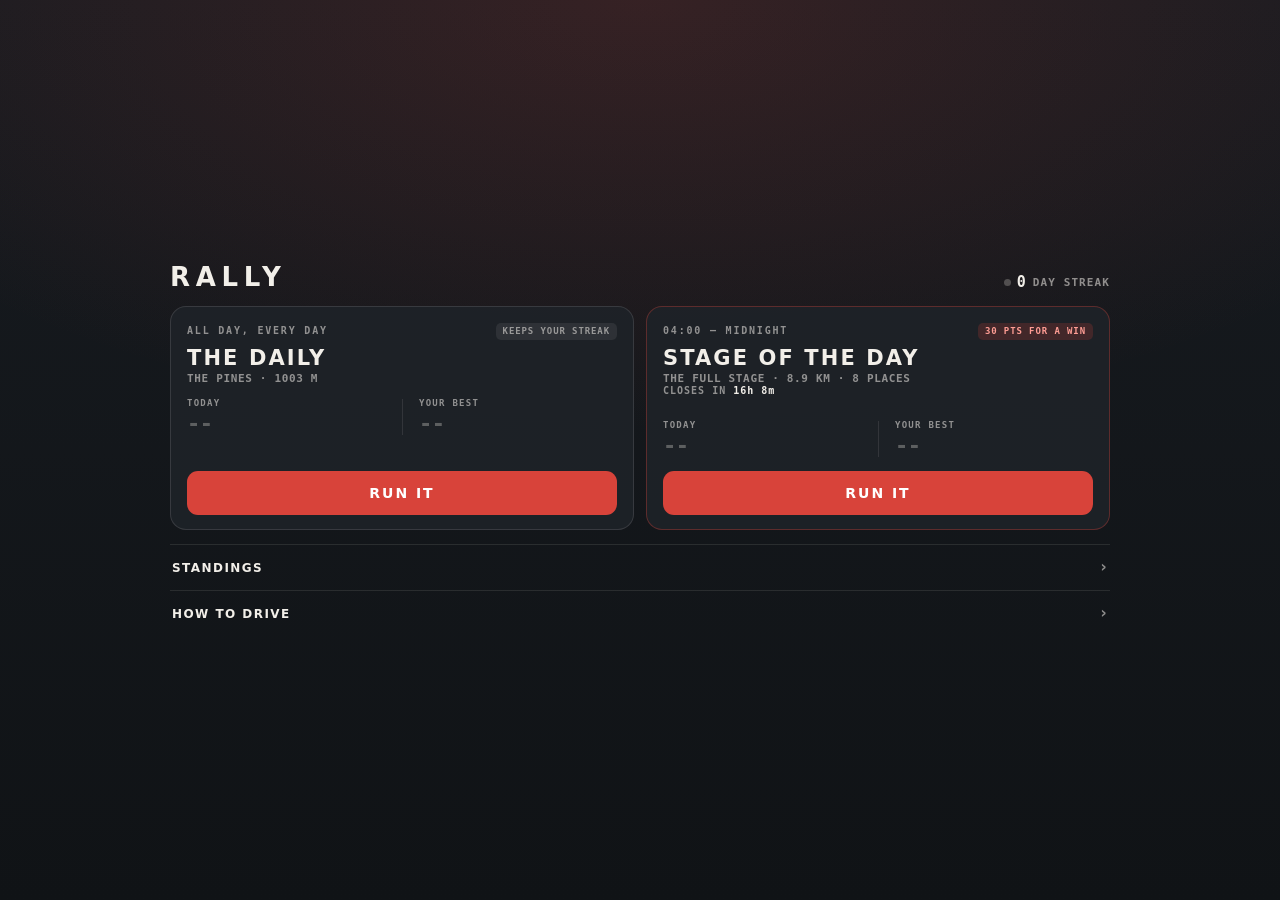
==== index.html @ 32d1994e "Tracks in code: sections, four roads, and two checkers that mean it The unit of authoring is a SECTI" ====
<!doctype html>
<html lang="en">
<head>
<meta charset="utf-8">
<meta name="viewport" content="width=device-width, initial-scale=1, maximum-scale=1, user-scalable=no, viewport-fit=cover">
<meta name="theme-color" content="#9fb4c4">
<meta name="mobile-web-app-capable" content="yes">
<title>RALLY — feel prototype</title>
<link rel="stylesheet" href="menu.css?v=1788980233">
<link rel="stylesheet" href="style.css?v=1788980233">
</head>
<body>

<div id="app"></div>

<!-- windscreen: its own layer, so dust and (later) rain sit on the glass rather than
     being baked into the 3D scene -->
<canvas id="glass"></canvas>

<!-- the interior is an OVERLAY. A real onboard camera is bolted to the car, so the dash
     and wheel are perfectly static and only the world moves behind them. -->
<div id="cockpit">
  <!-- The cabin is TALLER than the screen. Tilting the phone slides it, so looking down
       reveals the console, shifter and footwell, and looking up reveals the headliner.
       It moves slightly more than the world does, which is what reads as parallax. -->
  <div id="cabin">

    <!-- roof. A real interior is closed at the top; mine used to run to open sky. -->
    <div class="roof"></div>
    <div class="visor l"></div>
    <div class="visor r"></div>
    <div class="mirror"></div>

    <div class="pillar l"></div>
    <div class="pillar r"></div>

    <!-- dash: top roll, binnacle over the instruments, vent slots, and the centre
         stack sitting right of the wheel because the driver is on the left -->
    <div class="dashTop"></div>
    <div class="dash"></div>
    <div class="binnacle"></div>
    <div class="vent v1"></div>
    <div class="vent v2"></div>
    <div class="stack"></div>
    <div class="hazard"></div>
    <div class="stalk"></div>

    <svg id="wheelSvg" viewBox="-100 -100 200 200" aria-hidden="true">
      <g id="wheelRot">
        <path class="rim" d="M -56.7 62 A 84 84 0 1 1 56.7 62"/>
        <path class="rimFlat" d="M -56.7 62 L 56.7 62"/>
        <path class="rimHi" d="M -56.7 62 A 84 84 0 1 1 56.7 62"/>

        <path class="spoke" d="M -22 8 L -74 26"/>
        <path class="spoke" d="M 22 8 L 74 26"/>
        <path class="spoke" d="M 0 28 L 0 62"/>

        <rect class="pod" x="-71" y="6" width="42" height="31" rx="8"/>
        <rect class="pod" x="29" y="6" width="42" height="31" rx="8"/>
        <g class="btn">
          <rect x="-65" y="12" width="12" height="8" rx="2.5"/><rect x="-49" y="12" width="12" height="8" rx="2.5"/>
          <rect x="-65" y="24" width="12" height="8" rx="2.5"/><rect x="-49" y="24" width="12" height="8" rx="2.5"/>
          <rect x="37" y="12" width="12" height="8" rx="2.5"/><rect x="53" y="12" width="12" height="8" rx="2.5"/>
          <rect x="37" y="24" width="12" height="8" rx="2.5"/><rect x="53" y="24" width="12" height="8" rx="2.5"/>
        </g>

        <path class="hub" d="M -31 -16 L 31 -16 L 41 12 L 22 36 L -22 36 L -41 12 Z"/>
        <path class="hubHi" d="M -31 -16 L 31 -16 L 35 -3 L -35 -3 Z"/>

        <!-- centre stripe at 12 o'clock, the way a rally wheel is marked -->
        <rect class="mark" x="-7" y="-96" width="14" height="27" rx="3"/>
      </g>
    </svg>

    <!-- lower cabin: only visible when you tilt down to look at it. .lower is an opaque
         backing so the world can't show through the gaps between the console pieces. -->
    <div class="lower"></div>
    <div class="tunnel"></div>
    <div class="shifter"><i></i></div>
    <div class="handbrake"></div>
    <div class="footwell"></div>
  </div>
</div>

<div id="fade"></div>
<div id="crash"></div>
<script>
  // Uncaught errors show on screen instead of only in a console you can't open on a phone.
  var crash = function (m) { var c = document.getElementById('crash'); c.textContent = m; c.style.display = 'block'; };
  addEventListener('error', function (e) { crash((e.message || e.error) + '  @ ' + (e.filename || '').split('/').pop() + ':' + e.lineno); });
  addEventListener('unhandledrejection', function (e) { crash('promise: ' + (e.reason && e.reason.message || e.reason)); });
</script>

<!-- co-driver call. Text for now; Adam's recordings drop in here later. -->
<div id="note"></div>

<div id="hud">
  <div class="tl">
    <div class="big"><span id="time">0.00</span></div>
    <div class="sub">BEST <b id="bestTime">--</b></div>
  </div>

  <div class="tr">
    <div class="sub">AIR <b id="air"></b></div>
    <div class="sub">BIGGEST <b id="bestAir">--</b></div>
    <button id="pauseBtn">&#10073;&#10073; PAUSE</button>
  </div>

  <div class="br">
    <div class="speedbox"><span id="speed">0</span><i>MPH</i></div>
  </div>

  <!-- tuning readouts: wheel position, how far your thumb is ahead of the rim, handbrake pull -->
  <div class="tune">
    <div class="track"><div id="posBar" class="pos"></div></div>
    <div class="track lag"><div id="lagBar" class="lag"></div></div>
  </div>
  <div class="hbtrack"><div id="hbBar"></div></div>
  <div id="shiftLight">DOWN</div>
</div>

<div id="airFlash"></div>

<div id="finish">
  <div class="card">
    <h2 id="finishTime">0.00</h2>
    <p id="finishTag"></p>
    <button id="retry">RUN IT AGAIN</button>
  </div>
</div>

<div id="start">
  <div class="card">
    <h1>RALLY</h1>
    <p class="lead">one stage, about five minutes, eight places</p>
    <ul>
      <li><b>Left thumb</b> — grip the wheel and sweep it in an arc. Sweep left and up to go left. It's heavy at speed; let go and it unwinds by itself.</li>
      <li><b>Right thumb</b> — <b>hold</b> for handbrake. <b>Flick down</b> for a downshift.</li>
      <li>No throttle. You're always flat out.</li>
    </ul>
    <p class="keys">desk: A/D steer · SPACE handbrake · S downshift · 1-8 pin a filter, 0 auto, P post off</p>
    <button>START</button>
  </div>
</div>

<script type="importmap">
{ "imports": {
  "three": "./js/vendor/three.module.min.js",
  "./js/stage.js": "./js/stage.js?v=1788980233",
  "./js/tracks.js": "./js/tracks.js?v=1788980233",
  "./js/car.js": "./js/car.js?v=1788980233",
  "./js/wheel.js": "./js/wheel.js?v=1788980233",
  "./js/controls.js": "./js/controls.js?v=1788980233",
  "./js/air.js": "./js/air.js?v=1788980233",
  "./js/cockpit.js": "./js/cockpit.js?v=1788980233",
  "./js/glass.js": "./js/glass.js?v=1788980233",
  "./js/look.js": "./js/look.js?v=1788980233",
  "./js/audio.js": "./js/audio.js?v=1788980233",
  "./js/atmos.js": "./js/atmos.js?v=1788980233",
  "./js/day.js": "./js/day.js?v=1788980233",
  "./js/scores.js": "./js/scores.js?v=1788980233",
  "./js/menu.js": "./js/menu.js?v=1788980233",
  "./js/post.js": "./js/post.js?v=1788980233",
  "./js/voice.js": "./js/voice.js?v=1788980233",
  "./js/radio.js": "./js/radio.js?v=1788980233"
} }
</script>
<script type="module" src="./js/main.js?v=1788980233"></script>
</body>
</html>
---- menu.css ----
/* menu.css — the shell: home, standings, how-to, and the results card.
 *
 * Its own file, and its own markup built in js/menu.js, so the menu can grow without
 * touching index.html or style.css. Two sessions are working in this repo.
 *
 * PORTRAIT FIRST. You open a link in the group chat holding the phone upright, and you
 * only turn it sideways to drive. So the menu stacks in portrait, sits side by side in
 * landscape, and never asks you to rotate to press a button. */

#menu {
  position: fixed; inset: 0; z-index: 20;
  display: none;
  background:
    radial-gradient(120% 80% at 50% 0%, rgba(216,67,58,.16), transparent 60%),
    linear-gradient(180deg, #171b20 0%, #101316 100%);
  color: var(--ink);
  overflow-y: auto; overscroll-behavior: contain;
  -webkit-overflow-scrolling: touch;
  padding: max(18px, env(safe-area-inset-top)) max(16px, env(safe-area-inset-right))
           max(18px, env(safe-area-inset-bottom)) max(16px, env(safe-area-inset-left));
}
#menu.on { display: block; }
#menu .screen { display: none; max-width: 940px; margin: 0 auto; }
#menu .screen.on { display: block; }

/* ---------------------------------------------------------------- header ---- */
.mHead { display: flex; align-items: baseline; gap: 12px; margin-bottom: 16px; }
.mHead h1 {
  margin: 0; font: 900 26px/1 ui-sans-serif, system-ui, sans-serif; letter-spacing: .22em;
}
.mHead .streak {
  margin-left: auto; display: flex; align-items: center; gap: 6px;
  font: 700 11px/1 ui-monospace, Menlo, monospace; letter-spacing: .1em; color: var(--dim);
}
.mHead .streak b {
  color: var(--ink); font: 800 15px/1 ui-monospace, Menlo, monospace;
  font-variant-numeric: tabular-nums;
}
.mHead .streak i {
  font-style: normal; width: 7px; height: 7px; border-radius: 50%;
  background: var(--red); box-shadow: 0 0 10px rgba(216,67,58,.9);
}
.mHead .streak.cold i { background: rgba(242,239,233,.25); box-shadow: none; }

/* ------------------------------------------------------------------ cards ---- */
.cards { display: grid; gap: 12px; grid-template-columns: 1fr; }
@media (min-aspect-ratio: 1/1) { .cards { grid-template-columns: 1fr 1fr; } }

.mCard {
  position: relative; text-align: left;
  background: rgba(30,35,41,.9); border: 1px solid rgba(242,239,233,.12);
  border-radius: 16px; padding: 16px 16px 14px;
  display: flex; flex-direction: column;
}
.mCard .kind {
  font: 700 10px/1 ui-monospace, Menlo, monospace; letter-spacing: .18em; color: var(--dim);
}
.mCard h2 {
  margin: 7px 0 2px; font: 900 21px/1.05 ui-sans-serif, system-ui, sans-serif;
  letter-spacing: .10em;
}
.mCard .sub { font: 600 11px/1.4 ui-monospace, Menlo, monospace; color: var(--dim); letter-spacing: .06em; }

/* the row of times, which is the only thing on here you actually read twice */
.mStats { display: flex; gap: 18px; margin: 13px 0 14px; }
.mStats div { min-width: 0; }
.mStats span { display: block; font: 700 9px/1 ui-monospace, Menlo, monospace; letter-spacing: .14em; color: var(--dim); }
.mStats b {
  display: block; margin-top: 5px;
  font: 800 22px/1 ui-monospace, Menlo, monospace; font-variant-numeric: tabular-nums;
  letter-spacing: -.02em;
}
.mStats b.none { color: rgba(242,239,233,.3); }

.mGo {
  margin-top: auto; width: 100%; border: 0; border-radius: 11px; cursor: pointer;
  background: var(--red); color: #fff; padding: 15px;
  font: 800 14px/1 ui-sans-serif, system-ui, sans-serif; letter-spacing: .14em;
}
.mGo:active { transform: translateY(1px); }
.mGo[disabled] { background: rgba(242,239,233,.09); color: rgba(242,239,233,.38); cursor: default; }

/* the countdown, which is how you know whether it's worth opening yet */
.mClock {
  display: flex; align-items: center; gap: 7px; margin-bottom: 12px;
  font: 700 10px/1 ui-monospace, Menlo, monospace; letter-spacing: .1em; color: var(--dim);
}
.mClock em { font-style: normal; color: var(--ink); font-variant-numeric: tabular-nums; }
.mClock.shut em { color: #e8b04b; }

/* ------------------------------------------------------------------- rows ---- */
.mRow {
  width: 100%; display: flex; align-items: center; gap: 10px;
  background: none; border: 0; border-top: 1px solid rgba(242,239,233,.10);
  color: var(--ink); text-align: left; cursor: pointer;
  padding: 15px 2px; font: 700 12px/1 ui-sans-serif, system-ui, sans-serif; letter-spacing: .12em;
}
.mRow .arrow { margin-left: auto; color: var(--dim); font-size: 15px; }
.mList { margin-top: 14px; }

/* ------------------------------------------------------------- standings ---- */
.mBack {
  background: none; border: 0; color: var(--dim); cursor: pointer; padding: 6px 0;
  font: 700 11px/1 ui-monospace, Menlo, monospace; letter-spacing: .14em;
}
.mNote {
  margin: 14px 0 0; padding: 12px 13px; border-radius: 11px;
  background: rgba(242,239,233,.05); border: 1px solid rgba(242,239,233,.08);
  font: 500 12px/1.5 ui-sans-serif, system-ui, sans-serif; color: rgba(242,239,233,.62);
}
.mTable { width: 100%; border-collapse: collapse; margin-top: 12px; }
.mTable th {
  text-align: left; padding: 7px 8px; color: var(--dim);
  font: 700 9px/1 ui-monospace, Menlo, monospace; letter-spacing: .14em;
}
.mTable td {
  padding: 9px 8px; border-top: 1px solid rgba(242,239,233,.08);
  font: 600 13px/1 ui-monospace, Menlo, monospace; font-variant-numeric: tabular-nums;
}
.mTable td.pos { color: var(--dim); width: 34px; }
.mTable tr.me td { color: var(--ink); }
.mTable td.pts { text-align: right; font-weight: 800; }

.mPoints { display: flex; flex-wrap: wrap; gap: 6px; margin-top: 10px; }
.mPoints span {
  display: inline-flex; align-items: baseline; gap: 5px; padding: 7px 9px; border-radius: 8px;
  background: rgba(242,239,233,.06);
  font: 700 10px/1 ui-monospace, Menlo, monospace; letter-spacing: .06em; color: var(--dim);
}
.mPoints span b { color: var(--ink); font: 800 13px/1 ui-monospace, Menlo, monospace; }

/* ----------------------------------------------------------------- how-to ---- */
.mHow { margin: 0; padding: 0; list-style: none; }
.mHow li {
  padding: 13px 0; border-top: 1px solid rgba(242,239,233,.08);
  font: 500 13px/1.5 ui-sans-serif, system-ui, sans-serif; color: rgba(242,239,233,.78);
}
.mHow li b { display: block; color: var(--ink); letter-spacing: .1em; font-weight: 800; margin-bottom: 3px; font-size: 12px; }
.mKeys { margin-top: 14px; font: 600 10px/1.6 ui-monospace, Menlo, monospace; color: rgba(242,239,233,.4); }

@media (max-height: 430px) and (orientation: landscape) {
  .mHead { margin-bottom: 10px; }
  .mHead h1 { font-size: 20px; }
  .mCard { padding: 12px 13px 11px; border-radius: 13px; }
  .mCard h2 { font-size: 17px; }
  .mStats { margin: 9px 0 10px; }
  .mStats b { font-size: 18px; }
  .mGo { padding: 12px; }
}

/* ---- badges: the one-glance answer to "why are there two of these" ---- */
.mCard .kind { display: flex; align-items: center; gap: 8px; }
.badge {
  margin-left: auto; font-style: normal; padding: 4px 7px; border-radius: 5px;
  font: 800 9px/1 ui-monospace, Menlo, monospace; letter-spacing: .1em; white-space: nowrap;
}
.badge.pts { background: rgba(216,67,58,.20); color: #ff9d94; }
.badge.streak { background: rgba(242,239,233,.08); color: var(--dim); }

/* The Stage of the Day is the event, so it gets the weight. */
.mCard[data-card="stage"] { border-color: rgba(216,67,58,.34); }

/* Two real columns with a rule between them — 18px of gap read as one blob. */
.mStats { display: grid; grid-template-columns: 1fr 1fr; gap: 0; }
.mStats div + div { border-left: 1px solid rgba(242,239,233,.10); padding-left: 16px; }

/* Portrait: sit the content in the middle instead of stranding it at the top. */
#menu .screen[data-screen="home"] {
  min-height: calc(100dvh - 2 * max(18px, env(safe-area-inset-top)));
  display: none; flex-direction: column; justify-content: center;
}
#menu .screen[data-screen="home"].on { display: flex; }
@media (max-height: 430px) and (orientation: landscape) {
  #menu .screen[data-screen="home"] { justify-content: flex-start; }
}

/* ------------------------------------------------------------------ pause ---- */
/* Over the frozen frame, so it's translucent and lives outside #menu (which is
   opaque). The road stays visible behind it — you're still in the run. */
#pause {
  position: fixed; inset: 0; z-index: 30; display: none;
  place-items: center; padding: 20px;
  background: rgba(14,17,20,.72); backdrop-filter: blur(7px);
}
#pause.on { display: grid; }
.pCard {
  width: 100%; max-width: 360px; text-align: center;
  background: rgba(30,35,41,.94); border: 1px solid rgba(242,239,233,.14);
  border-radius: 16px; padding: 20px 18px 12px;
}
.pCard .kind {
  font: 700 10px/1 ui-monospace, Menlo, monospace; letter-spacing: .18em; color: var(--dim);
}
.pCard h2 {
  margin: 10px 0 2px; font: 900 44px/1 ui-monospace, Menlo, monospace;
  font-variant-numeric: tabular-nums; letter-spacing: -.02em;
}
.pCard .sub {
  font: 600 11px/1.4 ui-monospace, Menlo, monospace; color: var(--dim);
  letter-spacing: .1em; margin-bottom: 16px;
}
.pCard .mGo { margin-bottom: 4px; }
.pCard .mRow { justify-content: center; letter-spacing: .12em; }
.pCard .mRow .arrow { margin-left: 6px; }

/* the pause button itself, top right where no thumb ever goes */
#pauseBtn {
  pointer-events: auto; margin-top: 8px;
  background: rgba(0,0,0,.35); color: var(--ink);
  border: 1px solid rgba(242,239,233,.25); border-radius: 8px;
  font: 700 11px/1 ui-monospace, Menlo, monospace; letter-spacing: .1em;
  padding: 9px 12px; cursor: pointer;
}

/* counting back in */
#resumeCount {
  position: fixed; inset: 0; z-index: 29; display: none;
  place-items: center; pointer-events: none;
  font: 900 120px/1 ui-monospace, Menlo, monospace; color: var(--ink);
  text-shadow: 0 4px 40px rgba(0,0,0,.7);
  font-variant-numeric: tabular-nums;
}
#resumeCount.on { display: grid; animation: countPop .38s ease-out; }
@keyframes countPop {
  from { transform: scale(1.5); opacity: 0; }
  to   { transform: scale(1); opacity: 1; }
}
---- style.css ----
:root {
  --ink: #f2efe9;
  --dim: rgba(242,239,233,.55);
  --red: #d8433a;
  --pad: max(12px, env(safe-area-inset-left));
}

* { box-sizing: border-box; -webkit-tap-highlight-color: transparent; }

html, body {
  margin: 0; height: 100%; overflow: hidden;
  background: #7d8f9d;
  font: 500 14px/1.35 ui-sans-serif, system-ui, -apple-system, "Segoe UI", Roboto, sans-serif;
  color: var(--ink);
  -webkit-user-select: none; user-select: none;
  touch-action: none; overscroll-behavior: none;
}

#app { position: fixed; inset: 0; }
#app canvas { display: block; }

/* ---------------------------------------------------------------- hud ---- */
#hud { position: fixed; inset: 0; pointer-events: none; }
#hud > * { position: absolute; }

.tl { top: var(--pad); left: var(--pad); }
.tr { top: var(--pad); right: var(--pad); text-align: right; }
.br { bottom: var(--pad); right: var(--pad); text-align: right; }

#hud .big {
  font: 800 30px/1 ui-monospace, "SF Mono", Menlo, monospace;
  letter-spacing: -.02em;
  text-shadow: 0 2px 10px rgba(0,0,0,.5);
  font-variant-numeric: tabular-nums;
}
#hud .sub {
  font: 600 11px/1.5 ui-monospace, Menlo, monospace;
  color: var(--dim); letter-spacing: .08em;
  text-shadow: 0 1px 6px rgba(0,0,0,.5);
}
#hud .sub b { color: var(--ink); font-weight: 700; }

.speedbox { text-shadow: 0 2px 12px rgba(0,0,0,.55); }
.speedbox span {
  font: 800 54px/1 ui-monospace, Menlo, monospace;
  font-variant-numeric: tabular-nums; letter-spacing: -.03em;
}
.speedbox i { font: 700 12px/1 ui-monospace, Menlo, monospace; font-style: normal; margin-left: 5px; color: var(--dim); }

#resetBtn {
  pointer-events: auto; margin-top: 8px;
  background: rgba(0,0,0,.35); color: var(--dim);
  border: 1px solid rgba(242,239,233,.25); border-radius: 6px;
  font: 700 10px/1 ui-monospace, Menlo, monospace; letter-spacing: .1em;
  padding: 7px 10px;
}

/* wheel tuning readouts — position, and thumb-ahead-of-rim lag */
.tune { bottom: var(--pad); left: var(--pad); width: 132px; }
.tune .track {
  height: 5px; border-radius: 3px; margin-top: 6px;
  background: rgba(0,0,0,.4); overflow: hidden;
  border: 1px solid rgba(242,239,233,.18);
}
.tune .pos {
  width: 8px; height: 100%; margin: 0 auto;
  background: var(--ink); border-radius: 3px;
}
.tune .track.lag { height: 3px; }
.tune .lag { height: 100%; width: 100%; background: var(--red); transform: scaleX(0); }

.hbtrack {
  bottom: var(--pad); left: calc(var(--pad) + 144px);
  width: 5px; height: 46px; border-radius: 3px;
  background: rgba(0,0,0,.4); border: 1px solid rgba(242,239,233,.18);
  overflow: hidden;
}
.hbtrack > div {
  width: 100%; height: 100%; background: var(--red);
  transform: scaleY(0); transform-origin: bottom;
}

#shiftLight {
  bottom: var(--pad); left: 50%; transform: translateX(-50%);
  font: 800 10px/1 ui-monospace, Menlo, monospace; letter-spacing: .18em;
  color: var(--red); opacity: 0;
}
#shiftLight.on { animation: blip .34s ease-out; }
@keyframes blip { from { opacity: 1; } to { opacity: 0; } }

/* co-driver call */
#note {
  position: fixed; left: 50%; top: 13%; transform: translate(-50%, -6px);
  font: 800 clamp(15px, 3.4vw, 22px)/1.2 ui-sans-serif, system-ui, sans-serif;
  letter-spacing: .04em; text-align: center; white-space: nowrap;
  color: #fff; text-shadow: 0 2px 14px rgba(0,0,0,.75);
  opacity: 0; transition: opacity .16s, transform .16s; pointer-events: none;
}
#note.show { opacity: 1; transform: translate(-50%, 0); }

#airFlash { position: fixed; inset: 0; pointer-events: none; background: #fff; opacity: 0; }
#airFlash.on { animation: fl .18s ease-out; }
@keyframes fl { from { opacity: .30; } to { opacity: 0; } }

/* ------------------------------------------------------------ overlays --- */
#start, #finish {
  position: fixed; inset: 0; display: grid; place-items: center;
  background: rgba(18,22,26,.82); backdrop-filter: blur(6px);
  padding: 20px; z-index: 10;
}
#finish { opacity: 0; pointer-events: none; transition: opacity .25s; }
#finish.show { opacity: 1; pointer-events: auto; }
#start.gone { display: none; }

.card {
  max-width: 430px; width: 100%; text-align: center;
  background: rgba(28,32,38,.92); border: 1px solid rgba(242,239,233,.14);
  border-radius: 14px; padding: 22px 20px;
}
.card h1 { margin: 0 0 2px; font: 900 34px/1 ui-sans-serif, system-ui, sans-serif; letter-spacing: .16em; }
.card h2 {
  margin: 0; font: 900 46px/1 ui-monospace, Menlo, monospace;
  font-variant-numeric: tabular-nums; letter-spacing: -.02em;
}
.card .lead { margin: 0 0 14px; color: var(--dim); font-size: 12px; letter-spacing: .06em; }
.card p { margin: 6px 0 14px; color: var(--dim); font-size: 12px; letter-spacing: .1em; }
.card ul { text-align: left; margin: 0 0 12px; padding-left: 18px; }
.card li { margin: 7px 0; font-size: 13px; color: rgba(242,239,233,.82); }
.card li b { color: var(--ink); }
.card .keys { font: 600 10px/1.5 ui-monospace, Menlo, monospace; color: rgba(242,239,233,.42); }
.card button {
  pointer-events: auto; margin-top: 4px; width: 100%;
  background: var(--red); color: #fff; border: 0; border-radius: 9px;
  font: 800 15px/1 ui-sans-serif, system-ui, sans-serif; letter-spacing: .12em;
  padding: 14px; cursor: pointer;
}
#start { cursor: pointer; }

#crash {
  display: none; position: fixed; left: 0; right: 0; bottom: 0; z-index: 99;
  background: #a3261d; color: #fff; padding: 10px 12px;
  font: 600 11px/1.4 ui-monospace, Menlo, monospace; white-space: pre-wrap;
}

@media (max-height: 420px) {
  .card { padding: 14px 16px; }
  .card h1 { font-size: 26px; }
  .card li { font-size: 12px; margin: 5px 0; }
}

/* ------------------------------------------------------- windscreen + cockpit --- */
/* Palette traced off a real interior: mid-greys and a light headliner. Nothing here is
   pure black — that was what made the old cockpit read as a void rather than a car. */
:root {
  --trim:   #55585e;
  --dashTop:#3b3f45;
  --dashFa: #26292e;
  --deep:   #1a1d21;
  --slot:   #0f1114;
  --liner:  #a29e95;
  --cloth:  #8b8d89;
}

#app { z-index: 0; }
#glass { position: fixed; inset: 0; z-index: 2; pointer-events: none; }

#cockpit { position: fixed; inset: 0; z-index: 3; pointer-events: none; overflow: hidden; }

/* Taller than the screen so tilting reveals cabin above and below. --look is set in px
   by the tilt sensor; it moves slightly more than the world, which is the parallax. */
#cabin {
  position: absolute; left: 0; right: 0;
  top: -45vh; height: 190vh;
  transform: translateY(calc(var(--look, 0px) + var(--bump, 0px)));
  will-change: transform;
}
#cabin > * { position: absolute; }

/* ---- roof ---- */
.roof {
  top: 0; left: -4%; right: -4%; height: 50vh;
  background: linear-gradient(180deg, #9d9a92 0%, #8b887f 62%, #6f6d66 100%);
  border-radius: 0 0 42% 42% / 0 0 14% 14%;
}
.visor {
  top: 43.5vh; width: 40%; height: 9vh;
  background: linear-gradient(180deg, #9b978e, #837f77);
  border-radius: 0 0 8px 8px;
  box-shadow: 0 2px 5px rgba(0,0,0,.28);
}
.visor.l { left: 3%; }
.visor.r { right: 3%; }
.mirror {
  top: 45.5vh; left: 50%; width: 15%; height: 7.5vh;
  transform: translateX(-50%);
  background: linear-gradient(180deg, #2a2d32, #1a1c20);
  border-radius: 10px;
  box-shadow: 0 3px 7px rgba(0,0,0,.4);
}

/* ---- pillars: thick and grey, not thin red sticks ---- */
.pillar {
  top: 40vh; height: 78vh; width: 5.4vh;
  background: linear-gradient(90deg, #43464b, var(--trim) 42%, #34373c);
}
.pillar.l { left: 0.5%; transform: rotate(8deg); transform-origin: top center; }
.pillar.r { right: 0.5%; transform: rotate(-8deg); transform-origin: top center; }

/* ---- dash ---- */
.dashTop {
  top: 123vh; left: -6%; right: -6%; height: 6vh;
  background: linear-gradient(180deg, #474b52, var(--dashTop));
  border-radius: 44% 44% 0 0 / 70% 70% 0 0;
}
.dash {
  top: 128vh; left: -6%; right: -6%; height: 26vh;
  background: linear-gradient(180deg, var(--dashTop) 0%, var(--dashFa) 30%, var(--deep) 100%);
}
.binnacle {
  top: 118.5vh; left: 50%; width: 34vh; height: 11vh;
  transform: translateX(-50%);
  background: linear-gradient(180deg, #3d4148, #21242a);
  border-radius: 46% 46% 10% 10% / 66% 66% 22% 22%;
  box-shadow: inset 0 2px 0 rgba(255,255,255,.06);
}
.vent {
  top: 129vh; height: 3.4vh; width: 16%;
  background: var(--slot);
  border-radius: 4px;
  box-shadow: inset 0 1px 2px rgba(0,0,0,.7);
}
.vent.v1 { left: 8%; }
.vent.v2 { right: 8%; }
/* centre stack sits right of the wheel — the driver is on the left */
.stack {
  top: 132.5vh; left: 62%; width: 22%; height: 14vh;
  background: linear-gradient(180deg, #2e3238, #1b1e22);
  border-radius: 7px;
}
.hazard {
  top: 134vh; left: 71.5%; width: 3.4vh; height: 3.4vh;
  background: #7d2b25; border-radius: 5px;
  box-shadow: inset 0 0 0 2px rgba(255,255,255,.10);
}
.stalk {
  top: 126vh; left: 27%; width: 13%; height: 1.5vh;
  background: #2b2e34; border-radius: 3px; transform: rotate(-7deg);
}

/* ---- wheel ---- */
#wheelSvg {
  top: 119vh; left: 50%; width: 48vh; height: 48vh;
  transform: translateX(-50%); overflow: visible;
}
#wheelSvg .rim     { fill: none; stroke: #3e434b; stroke-width: 17; stroke-linecap: round; }
#wheelSvg .rimFlat { fill: none; stroke: #3e434b; stroke-width: 17; stroke-linecap: round; }
#wheelSvg .rimHi   { fill: none; stroke: #838a96; stroke-width: 2.5; opacity: .75; }
#wheelSvg .spoke   { stroke: #34383f; stroke-width: 17; stroke-linecap: round; fill: none; }
#wheelSvg .pod     { fill: #3a3e45; }
#wheelSvg .btn rect{ fill: #545a63; }
#wheelSvg .hub     { fill: #33373d; }
#wheelSvg .hubHi   { fill: #40454d; }
#wheelSvg .mark    { fill: var(--red); }

/* ---- lower cabin: only there when you tilt down to look ---- */
.lower {
  top: 152vh; left: -8%; right: -8%; height: 50vh;
  background: linear-gradient(180deg, #1e2125 0%, #15171a 40%, #0c0d0f 100%);
}
.tunnel {
  top: 153vh; left: 24%; right: 24%; height: 34vh;
  background: linear-gradient(180deg, #2f333a, #1e2126);
  border-radius: 16px 16px 0 0;
}
.shifter { top: 158vh; left: 56%; width: 9vh; height: 13vh; }
.shifter i {
  position: absolute; inset: 0;
  background: linear-gradient(180deg, #16181c 0%, #22252a 46%, #2b2f35 100%);
  border-radius: 50% 50% 22% 22% / 34% 34% 12% 12%;
  box-shadow: inset 0 2px 0 rgba(255,255,255,.08);
}
.handbrake {
  top: 164vh; left: 40%; width: 16%; height: 3vh;
  background: linear-gradient(90deg, #1b1e22, #2a2e34);
  border-radius: 4px; transform: rotate(-13deg);
}
.footwell {
  top: 168vh; left: -6%; right: -6%; height: 26vh;
  background: linear-gradient(180deg, #17191c, #0d0e10);
}

#hud { z-index: 5; }
#note { z-index: 6; }
#airFlash { z-index: 4; }

@media (max-height: 400px) {
  #wheelSvg { width: 43vh; height: 43vh; }
}

/* Rolling it fades the screen out and drops you back at the menu — no banner. */
#fade {
  position: fixed; inset: 0; z-index: 9; pointer-events: none;
  background: #000; opacity: 0; transition: opacity .75s ease-in;
}
#fade.on { opacity: 1; }

/* The count-in. One number in the middle of the windscreen — the element already
   existed for the pause count and had no styling at all, so this lights that up too.
   It punches in and settles rather than fading, because a countdown is a series of
   events, not a slow reveal. */
#resumeCount {
  position: fixed; inset: 0; display: none;
  align-items: center; justify-content: center;
  font: 900 22vmin/1 ui-sans-serif, system-ui, sans-serif;
  letter-spacing: .02em; color: #f2efe9;
  text-shadow: 0 6px 40px rgba(0,0,0,.65);
  pointer-events: none; z-index: 40;
  animation: countPop .55s cubic-bezier(.2,.9,.25,1) both;
}
#resumeCount.on { display: flex; }
#resumeCount.go { color: #d8433a; font-size: 26vmin; }
@keyframes countPop {
  from { transform: scale(1.55); opacity: 0; }
  28%  { transform: scale(1);    opacity: 1; }
  to   { transform: scale(1);    opacity: .92; }
}
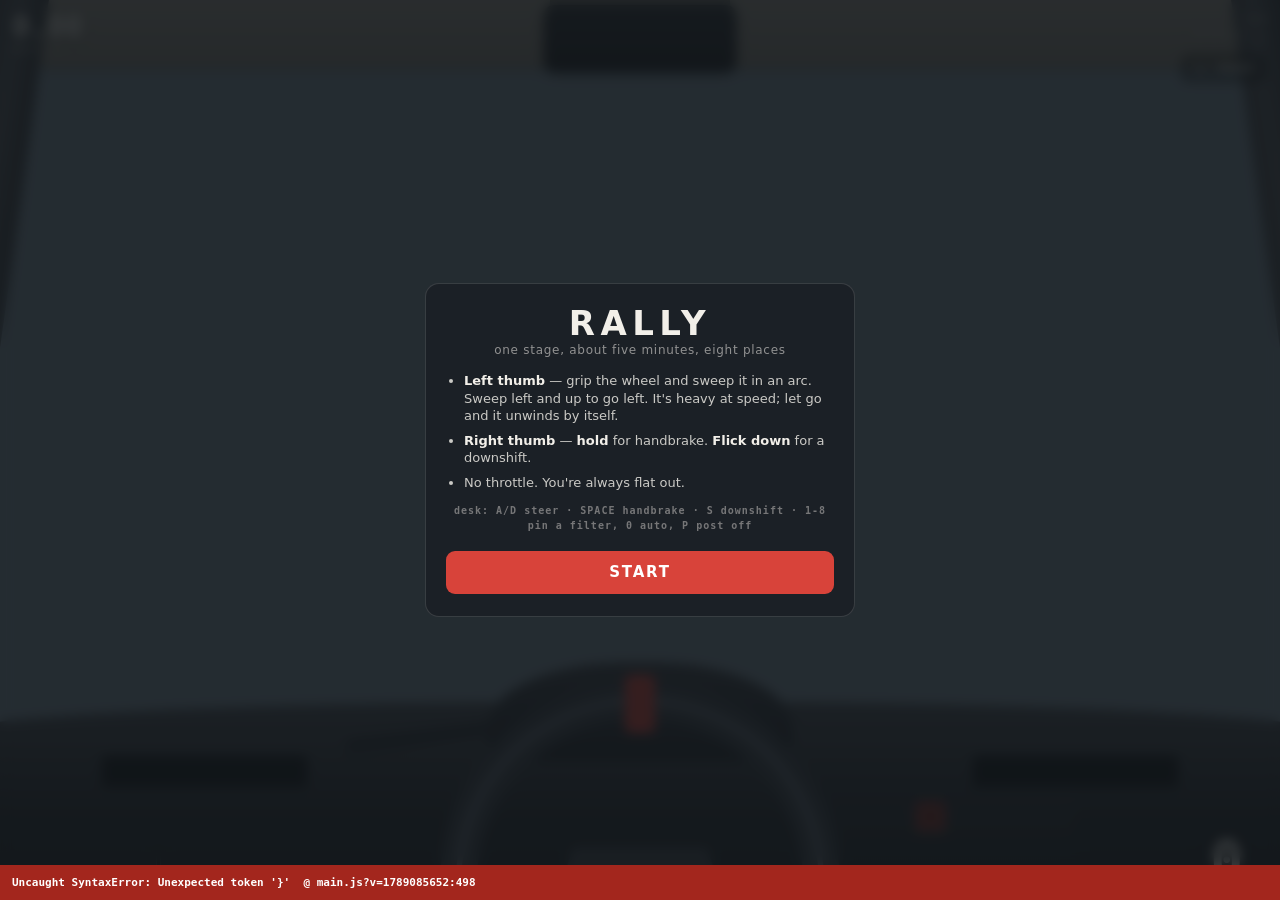
==== commit 3560b282: "Solid buildings, and one clamp that was every stall in the stage "some areas like the city need coll" ====
--- a/index.html
+++ b/index.html
@@ -6,8 +6,8 @@
 <meta name="theme-color" content="#9fb4c4">
 <meta name="mobile-web-app-capable" content="yes">
 <title>RALLY — feel prototype</title>
-<link rel="stylesheet" href="menu.css?v=1788980233">
-<link rel="stylesheet" href="style.css?v=1788980233">
+<link rel="stylesheet" href="menu.css?v=1789085652">
+<link rel="stylesheet" href="style.css?v=1789085652">
 </head>
 <body>
 
@@ -146,25 +146,27 @@
 <script type="importmap">
 { "imports": {
   "three": "./js/vendor/three.module.min.js",
-  "./js/stage.js": "./js/stage.js?v=1788980233",
-  "./js/tracks.js": "./js/tracks.js?v=1788980233",
-  "./js/car.js": "./js/car.js?v=1788980233",
-  "./js/wheel.js": "./js/wheel.js?v=1788980233",
-  "./js/controls.js": "./js/controls.js?v=1788980233",
-  "./js/air.js": "./js/air.js?v=1788980233",
-  "./js/cockpit.js": "./js/cockpit.js?v=1788980233",
-  "./js/glass.js": "./js/glass.js?v=1788980233",
-  "./js/look.js": "./js/look.js?v=1788980233",
-  "./js/audio.js": "./js/audio.js?v=1788980233",
-  "./js/atmos.js": "./js/atmos.js?v=1788980233",
-  "./js/day.js": "./js/day.js?v=1788980233",
-  "./js/scores.js": "./js/scores.js?v=1788980233",
-  "./js/menu.js": "./js/menu.js?v=1788980233",
-  "./js/post.js": "./js/post.js?v=1788980233",
-  "./js/voice.js": "./js/voice.js?v=1788980233",
-  "./js/radio.js": "./js/radio.js?v=1788980233"
+  "./js/stage.js": "./js/stage.js?v=1789085652",
+  "./js/tracks.js": "./js/tracks.js?v=1789085652",
+  "./js/car.js": "./js/car.js?v=1789085652",
+  "./js/wheel.js": "./js/wheel.js?v=1789085652",
+  "./js/controls.js": "./js/controls.js?v=1789085652",
+  "./js/air.js": "./js/air.js?v=1789085652",
+  "./js/cockpit.js": "./js/cockpit.js?v=1789085652",
+  "./js/glass.js": "./js/glass.js?v=1789085652",
+  "./js/look.js": "./js/look.js?v=1789085652",
+  "./js/audio.js": "./js/audio.js?v=1789085652",
+  "./js/atmos.js": "./js/atmos.js?v=1789085652",
+  "./js/day.js": "./js/day.js?v=1789085652",
+  "./js/texture.js": "./js/texture.js?v=1789085652",
+  "./js/dust.js": "./js/dust.js?v=1789085652",
+  "./js/scores.js": "./js/scores.js?v=1789085652",
+  "./js/menu.js": "./js/menu.js?v=1789085652",
+  "./js/post.js": "./js/post.js?v=1789085652",
+  "./js/voice.js": "./js/voice.js?v=1789085652",
+  "./js/radio.js": "./js/radio.js?v=1789085652"
 } }
 </script>
-<script type="module" src="./js/main.js?v=1788980233"></script>
+<script type="module" src="./js/main.js?v=1789085652"></script>
 </body>
 </html>
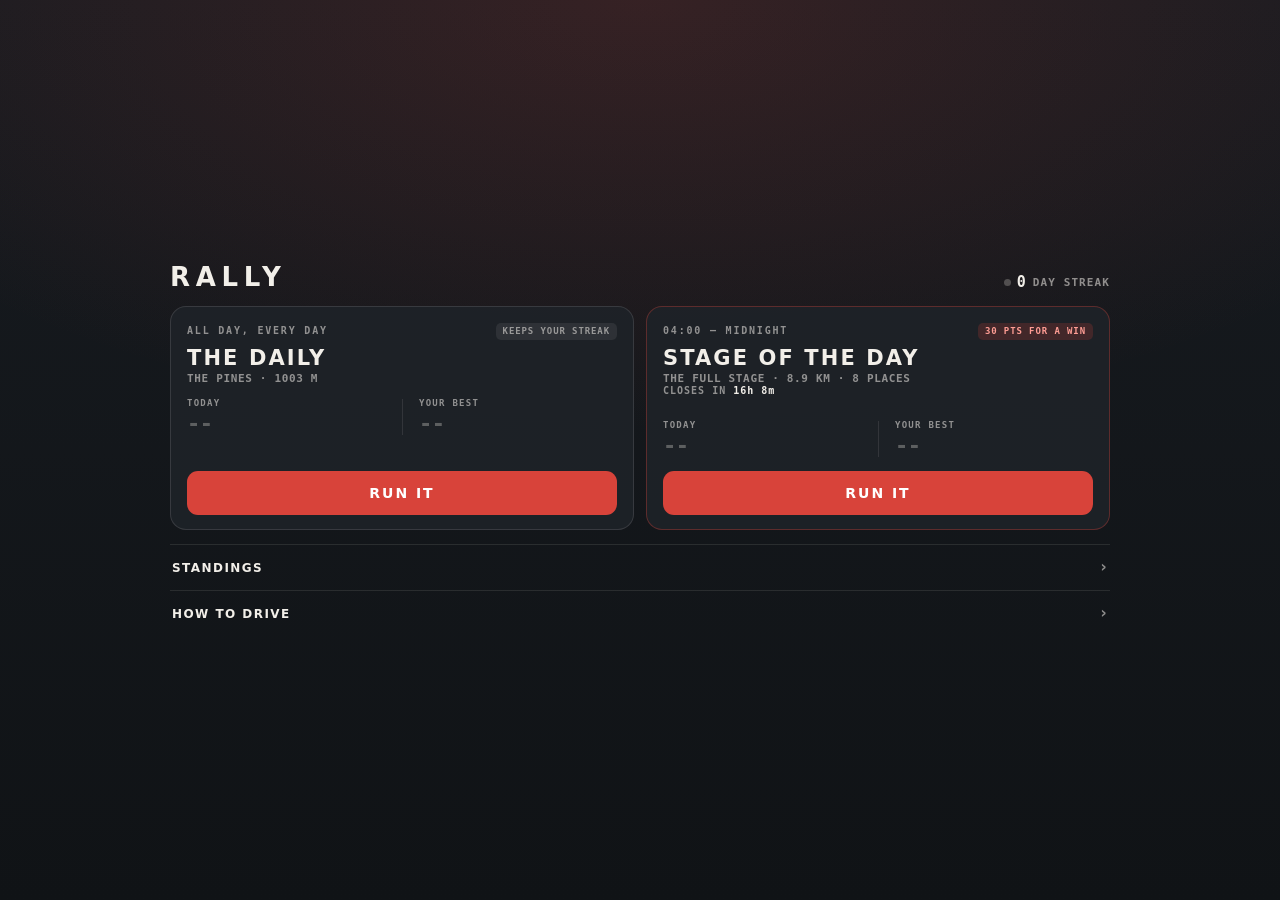
==== commit c9365a1b: "Double tap to reverse — and the reason the last push didn't boot The clamp fix made the car ABLE to " ====
--- a/index.html
+++ b/index.html
@@ -6,8 +6,8 @@
 <meta name="theme-color" content="#9fb4c4">
 <meta name="mobile-web-app-capable" content="yes">
 <title>RALLY — feel prototype</title>
-<link rel="stylesheet" href="menu.css?v=1789085652">
-<link rel="stylesheet" href="style.css?v=1789085652">
+<link rel="stylesheet" href="menu.css?v=1789089495">
+<link rel="stylesheet" href="style.css?v=1789089495">
 </head>
 <body>
 
@@ -135,10 +135,10 @@
     <p class="lead">one stage, about five minutes, eight places</p>
     <ul>
       <li><b>Left thumb</b> — grip the wheel and sweep it in an arc. Sweep left and up to go left. It's heavy at speed; let go and it unwinds by itself.</li>
-      <li><b>Right thumb</b> — <b>hold</b> for handbrake. <b>Flick down</b> for a downshift.</li>
+      <li><b>Right thumb</b> — <b>hold</b> for handbrake. <b>Flick down</b> for a downshift. <b>Double tap</b> for reverse.</li>
       <li>No throttle. You're always flat out.</li>
     </ul>
-    <p class="keys">desk: A/D steer · SPACE handbrake · S downshift · 1-8 pin a filter, 0 auto, P post off</p>
+    <p class="keys">desk: A/D steer · SPACE handbrake · S downshift · R reverse · 1-8 pin a filter, 0 auto, P post off</p>
     <button>START</button>
   </div>
 </div>
@@ -146,27 +146,27 @@
 <script type="importmap">
 { "imports": {
   "three": "./js/vendor/three.module.min.js",
-  "./js/stage.js": "./js/stage.js?v=1789085652",
-  "./js/tracks.js": "./js/tracks.js?v=1789085652",
-  "./js/car.js": "./js/car.js?v=1789085652",
-  "./js/wheel.js": "./js/wheel.js?v=1789085652",
-  "./js/controls.js": "./js/controls.js?v=1789085652",
-  "./js/air.js": "./js/air.js?v=1789085652",
-  "./js/cockpit.js": "./js/cockpit.js?v=1789085652",
-  "./js/glass.js": "./js/glass.js?v=1789085652",
-  "./js/look.js": "./js/look.js?v=1789085652",
-  "./js/audio.js": "./js/audio.js?v=1789085652",
-  "./js/atmos.js": "./js/atmos.js?v=1789085652",
-  "./js/day.js": "./js/day.js?v=1789085652",
-  "./js/texture.js": "./js/texture.js?v=1789085652",
-  "./js/dust.js": "./js/dust.js?v=1789085652",
-  "./js/scores.js": "./js/scores.js?v=1789085652",
-  "./js/menu.js": "./js/menu.js?v=1789085652",
-  "./js/post.js": "./js/post.js?v=1789085652",
-  "./js/voice.js": "./js/voice.js?v=1789085652",
-  "./js/radio.js": "./js/radio.js?v=1789085652"
+  "./js/stage.js": "./js/stage.js?v=1789089495",
+  "./js/tracks.js": "./js/tracks.js?v=1789089495",
+  "./js/car.js": "./js/car.js?v=1789089495",
+  "./js/wheel.js": "./js/wheel.js?v=1789089495",
+  "./js/controls.js": "./js/controls.js?v=1789089495",
+  "./js/air.js": "./js/air.js?v=1789089495",
+  "./js/cockpit.js": "./js/cockpit.js?v=1789089495",
+  "./js/glass.js": "./js/glass.js?v=1789089495",
+  "./js/look.js": "./js/look.js?v=1789089495",
+  "./js/audio.js": "./js/audio.js?v=1789089495",
+  "./js/atmos.js": "./js/atmos.js?v=1789089495",
+  "./js/day.js": "./js/day.js?v=1789089495",
+  "./js/texture.js": "./js/texture.js?v=1789089495",
+  "./js/dust.js": "./js/dust.js?v=1789089495",
+  "./js/scores.js": "./js/scores.js?v=1789089495",
+  "./js/menu.js": "./js/menu.js?v=1789089495",
+  "./js/post.js": "./js/post.js?v=1789089495",
+  "./js/voice.js": "./js/voice.js?v=1789089495",
+  "./js/radio.js": "./js/radio.js?v=1789089495"
 } }
 </script>
-<script type="module" src="./js/main.js?v=1789085652"></script>
+<script type="module" src="./js/main.js?v=1789089495"></script>
 </body>
 </html>
--- a/style.css
+++ b/style.css
@@ -275,10 +275,13 @@
 .shifter { top: 158vh; left: 56%; width: 9vh; height: 13vh; }
 .shifter i {
   position: absolute; inset: 0;
+  /* Reverse moves the lever, and that is the only thing anywhere that tells you. */
+  transition: transform .16s cubic-bezier(.2,.9,.3,1.2);
   background: linear-gradient(180deg, #16181c 0%, #22252a 46%, #2b2f35 100%);
   border-radius: 50% 50% 22% 22% / 34% 34% 12% 12%;
   box-shadow: inset 0 2px 0 rgba(255,255,255,.08);
 }
+.shifter.rev i { transform: translate(-34%, -26%) rotate(-11deg); }
 .handbrake {
   top: 164vh; left: 40%; width: 16%; height: 3vh;
   background: linear-gradient(90deg, #1b1e22, #2a2e34);
